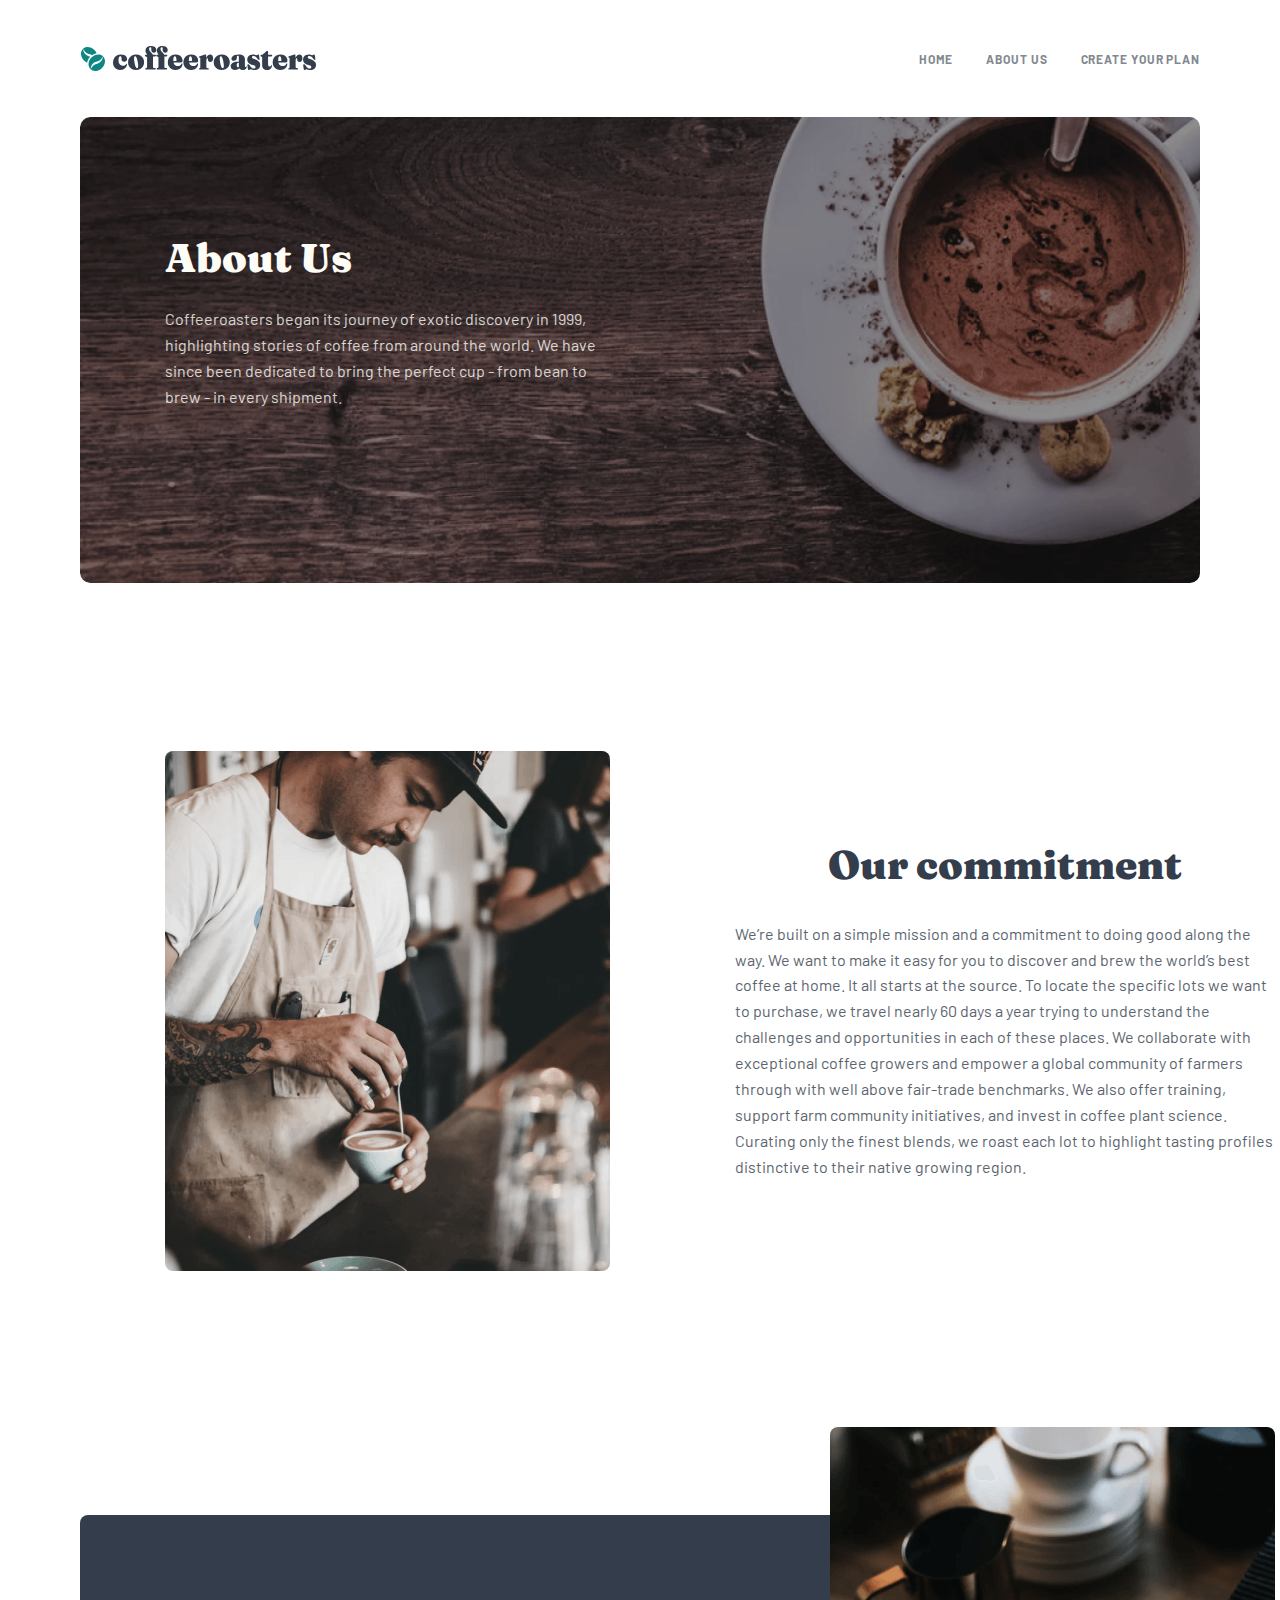
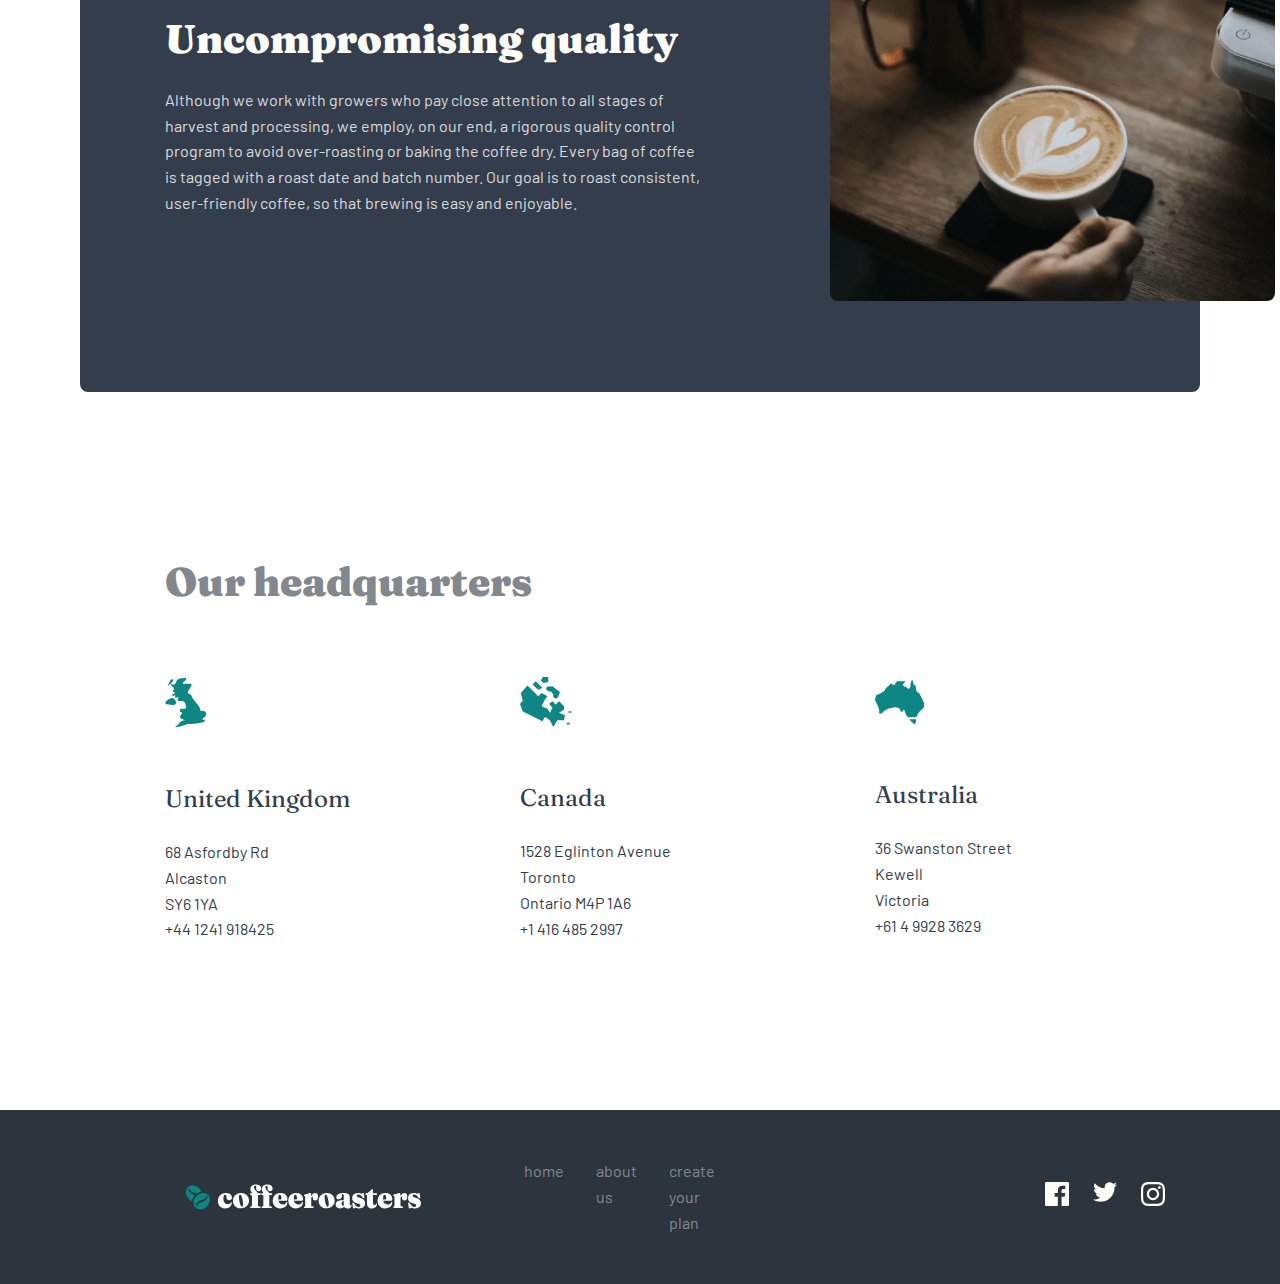
==== pages/about.html @ 033056c0 "added" ====
<!DOCTYPE html>
<html lang="en">
  <head>
    <title>About</title>
    <link rel="stylesheet" href="../css/normalize_minifity.css" />
    <link rel="stylesheet" href="../fonts/font.css" />
    <link rel="stylesheet" href="../css/main.css" />
  </head>
  <body>
    <!-- HEADER -->
    <header class="header">
      <div class="container header_container">
        <img class="main_logo" src="../images/svg/main_logo.svg" alt="logo" />
        <nav class="header_nav">
          <ul class="nav__list">
            <li class="nav__item">
              <a class="nav__link" href="../index.html">home</a>
            </li>
            <li class="nav__item">
              <a class="nav__link" href="">about us</a>
            </li>
            <li class="nav__item">
              <a class="nav__link" href="">create your plan</a>
            </li>
          </ul>
        </nav>
      </div>
    </header>
    <!-- MAIN -->
    <main class="main">
      <!-- HERO -->
      <section class="hero">
        <div class="container hero__container">
          <div class="about__block block">
            <h1 class="about__title title">About Us</h1>
            <p class="hero__subtitle subtitle">
              Coffeeroasters began its journey of exotic discovery in 1999,
              highlighting stories of coffee from around the world. We have
              since been dedicated to bring the perfect cup - from bean to brew
              - in every shipment.
            </p>
          </div>
        </div>
      </section>

      <!-- COMMITMENT -->
      <section class="commitment">
        <div class="container commitment__container">
          <img
            src="../images/png/commitment.png"
            alt="image"
            class="com__img"
            width="445"
            height="520"
            srcset="
              ../images/png/commitment.png    1x,
              ../images/png/commitment@2x.png 2x
            "
          />
          <div class="commitment__info">
            <h2 class="about_title commitment__title title">Our commitment</h2>
            <p class="subtitle about__subtitle commitment_subtitle">
              We’re built on a simple mission and a commitment to doing good
              along the way. We want to make it easy for you to discover and
              brew the world’s best coffee at home. It all starts at the source.
              To locate the specific lots we want to purchase, we travel nearly
              60 days a year trying to understand the challenges and
              opportunities in each of these places. We collaborate with
              exceptional coffee growers and empower a global community of
              farmers through with well above fair-trade benchmarks. We also
              offer training, support farm community initiatives, and invest in
              coffee plant science. Curating only the finest blends, we roast
              each lot to highlight tasting profiles distinctive to their native
              growing region.
            </p>
          </div>
        </div>
      </section>
      <!--QUALITY -->
      <section class="quality">
        <div class="container quality__container">
          <div class="quality__info">
            <h2 class="quality__title title about__title">
              Uncompromising quality
            </h2>
            <p class="quality__subtitle subtitle about__subtitle">
              Although we work with growers who pay close attention to all
              stages of harvest and processing, we employ, on our end, a
              rigorous quality control program to avoid over-roasting or baking
              the coffee dry. Every bag of coffee is tagged with a roast date
              and batch number. Our goal is to roast consistent, user-friendly
              coffee, so that brewing is easy and enjoyable.
            </p>
          </div>
          <img
            src="../images/png/quality.png"
            alt=""
            class="quality_img"
            width="445"
            height="474"
            srcset="
              ../images/png/quality.png    1x,
              ../images/png/quality@2x.png 2x
            "
          />
        </div>
      </section>
      <section class="country">
        <div class="container country__container">
          <h3 class="country__title title">Our headquarters</h3>
          <ul class="country__card">
            <li class="country__item">
              <img
                src="../images/svg/united_kingdom.svg"
                alt="UK"
                class="country__item-img"
              />
              <h2 class="country__item-title about__title title">
                United Kingdom
              </h2>
              <p class="country__item-subt">
                68 Asfordby Rd <br />
                Alcaston <br />
                SY6 1YA <br />
                +44 1241 918425
              </p>
            </li>
            <li class="country__item">
              <img
                src="../images/svg/canada.svg"
                alt="CANADA"
                class="country__item-img"
              />
              <h2 class="country__item-title about__title title">Canada</h2>
              <p class="country__item-subt">
                1528 Eglinton Avenue <br />
                Toronto <br />
                Ontario M4P 1A6 <br />
                +1 416 485 2997
              </p>
            </li>
            <li class="country__item">
              <img
                src="../images/svg/australia.svg"
                alt="UK"
                class="country__item-img"
              />
              <h2 class="country__item-title about__title title">Australia</h2>
              <p class="country__item-subt">
                36 Swanston Street<br />
                Kewell<br />
                Victoria<br />
                +61 4 9928 3629
              </p>
            </li>
          </ul>
        </div>
      </section>
    </main>
    <!-- FOOTER -->
    <footer class="footer">
      <div class="container footer__container">
        <img
          class="footer__logo"
          src="../images/svg/main_white_logo.svg"
          alt="logo"
        />

        <ul class="footer__list">
          <li class="footer__item">
            <a class="footer__link" href="../index.html">home</a>
          </li>
          <li class="footer__item">
            <a class="footer__link" href="../pages/about.html">about us</a>
          </li>
          <li class="footer__item">
            <a class="footer__link" href="">create your plan</a>
          </li>
        </ul>
        <ul class="footer__icon-list">
          <li class="footer__icon-item">
            <a class="footer__icon" href="">
              <svg
                width="24"
                height="24"
                viewBox="0 0 24 24"
                fill="none"
                xmlns="http://www.w3.org/2000/svg"
              >
                <path
                  d="M22.675 0H1.325C0.593 0 0 0.593 0 1.325V22.676C0 23.407 0.593 24 1.325 24H12.82V14.706H9.692V11.084H12.82V8.413C12.82 5.313 14.713 3.625 17.479 3.625C18.804 3.625 19.942 3.724 20.274 3.768V7.008L18.356 7.009C16.852 7.009 16.561 7.724 16.561 8.772V11.085H20.148L19.681 14.707H16.561V24H22.677C23.407 24 24 23.407 24 22.675V1.325C24 0.593 23.407 0 22.675 0Z"
                  fill="#FEFCF7"
                />
              </svg>
            </a>
          </li>
          <li class="footer__icon-item">
            <a class="footer__icon" href="">
              <svg
                width="24"
                height="20"
                viewBox="0 0 24 20"
                fill="none"
                xmlns="http://www.w3.org/2000/svg"
              >
                <path
                  d="M24 2.55705C23.117 2.94905 22.168 3.21305 21.172 3.33205C22.189 2.72305 22.97 1.75805 23.337 0.608047C22.386 1.17205 21.332 1.58205 20.21 1.80305C19.313 0.846047 18.032 0.248047 16.616 0.248047C13.437 0.248047 11.101 3.21405 11.819 6.29305C7.728 6.08805 4.1 4.12805 1.671 1.14905C0.381 3.36205 1.002 6.25705 3.194 7.72305C2.388 7.69705 1.628 7.47605 0.965 7.10705C0.911 9.38805 2.546 11.522 4.914 11.997C4.221 12.185 3.462 12.229 2.69 12.081C3.316 14.037 5.134 15.46 7.29 15.5C5.22 17.123 2.612 17.848 0 17.54C2.179 18.937 4.768 19.752 7.548 19.752C16.69 19.752 21.855 12.031 21.543 5.10605C22.505 4.41105 23.34 3.54405 24 2.55705Z"
                  fill="#FEFCF7"
                />
              </svg>
            </a>
          </li>
          <li class="footer__icon-item">
            <a class="footer__icon" href="">
              <svg
                width="24"
                height="24"
                viewBox="0 0 24 24"
                fill="none"
                xmlns="http://www.w3.org/2000/svg"
              >
                <path
                  fill-rule="evenodd"
                  clip-rule="evenodd"
                  d="M12 0C8.741 0 8.333 0.014 7.053 0.072C2.695 0.272 0.273 2.69 0.073 7.052C0.014 8.333 0 8.741 0 12C0 15.259 0.014 15.668 0.072 16.948C0.272 21.306 2.69 23.728 7.052 23.928C8.333 23.986 8.741 24 12 24C15.259 24 15.668 23.986 16.948 23.928C21.302 23.728 23.73 21.31 23.927 16.948C23.986 15.668 24 15.259 24 12C24 8.741 23.986 8.333 23.928 7.053C23.732 2.699 21.311 0.273 16.949 0.073C15.668 0.014 15.259 0 12 0ZM12 2.163C15.204 2.163 15.584 2.175 16.85 2.233C20.102 2.381 21.621 3.924 21.769 7.152C21.827 8.417 21.838 8.797 21.838 12.001C21.838 15.206 21.826 15.585 21.769 16.85C21.62 20.075 20.105 21.621 16.85 21.769C15.584 21.827 15.206 21.839 12 21.839C8.796 21.839 8.416 21.827 7.151 21.769C3.891 21.62 2.38 20.07 2.232 16.849C2.174 15.584 2.162 15.205 2.162 12C2.162 8.796 2.175 8.417 2.232 7.151C2.381 3.924 3.896 2.38 7.151 2.232C8.417 2.175 8.796 2.163 12 2.163ZM5.838 12C5.838 8.597 8.597 5.838 12 5.838C15.403 5.838 18.162 8.597 18.162 12C18.162 15.404 15.403 18.163 12 18.163C8.597 18.163 5.838 15.403 5.838 12ZM12 16C9.791 16 8 14.21 8 12C8 9.791 9.791 8 12 8C14.209 8 16 9.791 16 12C16 14.21 14.209 16 12 16ZM16.965 5.595C16.965 4.8 17.61 4.155 18.406 4.155C19.201 4.155 19.845 4.8 19.845 5.595C19.845 6.39 19.201 7.035 18.406 7.035C17.61 7.035 16.965 6.39 16.965 5.595Z"
                  fill="#FEFCF7"
                />
              </svg>
            </a>
          </li>
        </ul>
      </div>
    </footer>
  </body>
</html>
---- fonts/font.css ----
/* barlow-regular - latin */
@font-face {
  font-family: "Barlow";
  font-style: normal;
  font-weight: 400;
  src: local(""), url("../fonts/barlow-v12-latin-regular.woff2") format("woff2"),
    /* Chrome 26+, Opera 23+, Firefox 39+ */
      url("../fonts/barlow-v12-latin-regular.woff") format("woff"); /* Chrome 6+, Firefox 3.6+, IE 9+, Safari 5.1+ */
}
/* barlow-700 - latin */
@font-face {
  font-family: "Barlow";
  font-style: normal;
  font-weight: 700;
  src: local(""), url("../fonts/barlow-v12-latin-700.woff2") format("woff2"),
    /* Chrome 26+, Opera 23+, Firefox 39+ */
      url("../fonts/barlow-v12-latin-700.woff") format("woff"); /* Chrome 6+, Firefox 3.6+, IE 9+, Safari 5.1+ */
}
/* fraunces-regular - latin */
@font-face {
  font-family: "Fraunces";
  font-style: normal;
  font-weight: 400;
  src: local(""),
    url("../fonts/fraunces-v24-latin-regular.woff2") format("woff2"),
    /* Chrome 26+, Opera 23+, Firefox 39+ */
      url("../fonts/fraunces-v24-latin-regular.woff") format("woff"); /* Chrome 6+, Firefox 3.6+, IE 9+, Safari 5.1+ */
}
/* fraunces-900 - latin */
@font-face {
  font-family: "Fraunces";
  font-style: normal;
  font-weight: 900;
  src: local(""), url("../fonts/fraunces-v24-latin-900.woff2") format("woff2"),
    /* Chrome 26+, Opera 23+, Firefox 39+ */
      url("../fonts/fraunces-v24-latin-900.woff") format("woff"); /* Chrome 6+, Firefox 3.6+, IE 9+, Safari 5.1+ */
}
---- css/main.css ----
:root {
  /* COLORS */
  --main-color: #0e8784;
  --second-color: #333d4b;
  --pale-orange: #fdd6ba;
  --ligt-cream: #fefcf7;
  --grey: #83888f;

  /* BTN-COLOR */
  --main-btn-default: var(--main-color);
  --main-btn-hover: #66d2cf;
  --main__btn-disabled: #e2dedb;

  /* SELECTION COLOR */
  --selection-default: #f4f1eb;
  --selection-hover: var(--pale-orange);
  --selection-active: var(--main-color);

  /* FONT-SIZE */

  /*  BIG-TITLE */
  --big-title: 15rem;
  --big-title__line-height: 0.48;

  /* H1 font-size */
  --h1__font-size: 7.2rem;
  --h1__line-height: 1;

  /* H2 font-size */
  --h2__font-size: 4rem;
  --h2__line-height: 1.2;

  /* H3 font-size */
  --h3__font-size: 3.2rem;
  --h3__line-height: 1.12;

  /* H4 font-size */
  --h4__font-size: 2.4rem;
  --h4__line-height: 1.33;

  /* SUBTITLE__FONT-SIZE */
  --subtitle__font-size: 1.6rem;
  --subtitle__line-height: 1.62;

  /* FONT-WEIGHT */
  --main__font-weight: 400;
  --second__font-weight: 900;

  /* FONT-FAMILY */
  --title__font-family: "Fraunces", "Arial", sans-serif;
  --subtitle__font-family: "Barlow", "Arial", sans-serif;

  /* NAV */
  --nav_font-size: 1.2rem;
  --nav__line-height: 1.25;
  --nav__font-weight: 700;
}
*,
*::after,
*::before {
  margin: 0;
  padding: 0;
  box-sizing: border-box;
}
html {
  font-size: 62.5%;
  height: 100%;
}
body {
  font-size: var(--subtitle__font-size);
  line-height: var(--subtitle__line-height);
  font-family: var(--subtitle__font-family);
  font-weight: var(--main__font-weight);
  color: var(--second-color);
  display: flex;
  flex-direction: column;
  height: 100%;
}
.container {
  max-width: 144rem;
  width: 100%;
  margin-left: auto;
  margin-right: auto;
  padding-left: 8rem;
  padding-right: 8rem;
}
.main {
  flex-grow: 1;
}
a {
  text-decoration: none;
}
ul,
ol {
  list-style: none;
}
.block {
  padding: 11.7rem 8.5rem;
  background-repeat: no-repeat;
  background-size: cover;
  border-radius: 1rem;
}
.title {
  font-family: var(--title__font-family);
  font-weight: var(--second__font-weight);
  font-size: var(--h2__font-size);
  line-height: var(--h2__line-height);
  margin: 0;
  color: var(--ligt-cream);
}
.subtitle {
  font-weight: var(--main__font-weight);
  font-size: var(--subtitle__font-size);
  line-height: var(--subtitle__line-height);
  color: var(--ligt-cream);
  mix-blend-mode: normal;
  opacity: 0.8;
  width: 44.5rem;
}
.btn {
  width: 21.7rem;
  height: 5.6rem;
  display: flex;
  align-items: center;
  justify-content: center;
  color: white;
  background-color: var(--main-color);
  border: none;
  border-radius: 0.6rem;
  font-family: var(--title__font-family);
  font-weight: var(--second__font-weight);
  font-size: 1.8rem;
  line-height: 2.5rem;
}
.btn:hover {
  background-color: var(--main-btn-hover);
}
/* HEADER */
.header {
  padding: 4.5rem 0;
}
.header_container {
  display: flex;
  justify-content: space-between;
}
.nav__list {
  display: flex;
  gap: 3.3rem;
}
.nav__link {
  font-size: var(--nav_font-size);
  line-height: var(--nav__line-height);
  font-weight: var(--nav__font-weight);
  letter-spacing: 0.09rem;
  color: var(--grey);
  text-transform: uppercase;
}
.nav__link:hover {
  color: var(--second-color);
}
/* HERO */
.hero {
  margin-bottom: 13.6rem;
}

.hero__block {
  background-image: url("../images/png/hero.png");
}
.hero__title {
  font-weight: var(--second__font-weight);
  font-size: var(--h1__font-size);
  line-height: var(--h1__line-height);
  margin: 0;
  width: 49.3rem;
  margin-bottom: 3.2rem;
}
.hero__subtitle {
  margin-bottom: 5.6rem;
}
/* PRODUCT */
.product {
  padding: 12.6rem 0 0;
  margin-bottom: 18.8rem;
}
.product__container {
  position: relative;
  display: flex;
  flex-direction: column;
  text-align: center;
}

.product__title {
  margin: 0;
  padding: 0;
  z-index: -1;
  width: 107rem;
  position: absolute;
  font-size: 15rem;
  line-height: 7.2rem;
  font-family: "Fraunces", "Arial", sans-serif;
  font-weight: 900;
  text-align: center;
  left: 18.4rem;
  top: -4rem;
  background: linear-gradient(
    180deg,
    rgba(254, 252, 247, 0.0001) 0%,
    #fefcf7 100%
  );
  color: #83888f;
}
.product__list {
  display: grid;
  grid-template-columns: repeat(auto-fit, minmax(24rem, 1fr));
  gap: 3rem;
  justify-content: center;
  margin-bottom: 18rem;
}
.product__item {
  width: 25.6rem;
  text-align: center;
  margin: 0 auto;
}
.product__item-img {
  margin-bottom: 7.1rem;
}
.product__item-title {
  margin-bottom: 2.4rem;
  font-family: var(--h4__font-size);
  line-height: var(--h4__line-height);
  font-weight: var(--second__font-weight);
}
.product__item-subtitle {
  color: var(--second-color);
  font-size: var(--subtitle__font-size);
  line-height: var(--subtitle__line-height);
}
/* CARDS */

.cards__container {
  position: relative;
}
.cards__block {
  position: absolute;
  left: 8rem;
  top: -34.6rem;
  background-color: #2c343e;
  text-align: center;
  margin-top: 1.2rem;
  padding: 10rem 10rem 31.7rem 10rem;
  border-radius: 1rem;
  width: 128rem;
  z-index: -1;
}
.cards__title {
  margin-bottom: 3.2rem;
  font-size: var(--h2__font-size);
  line-height: var(--h2__line-height);
  color: white;
  font-family: var(--title__font-family);
}
.cards__subtitle {
  margin-left: auto;
  margin-right: auto;
  mix-blend-mode: normal;
  opacity: 0.8;
  width: 54rem;
}
.cards__list {
  display: grid;
  grid-template-columns: repeat(auto-fit, minmax(33rem, 1fr));
  column-gap: 3rem;
  row-gap: 2.4rem;
  padding: 0 8.5rem;
  margin-top: 34.6rem;
  margin-bottom: 20rem;
}
.cards__item {
  padding: 7.2rem 4.8rem 4.8rem;
  background-color: #0e8784;
  text-align: center;
  border-radius: 0.8rem;
}
.cards__item-title {
  font-family: var(--title__fonts);

  font-weight: var(--second__font-weight);
  font-size: var(--h4__font-size);
  line-height: var(--h4__line-height);
  color: white;
  margin-bottom: 2.4rem;
}
.cards__item-subtitle {
  color: white;
}
.cards__item-img {
  margin-bottom: 5.6rem;
}
.shipping {
  margin-top: 1.1rem;
  margin-bottom: 6.7rem;
}

/* WORSK */
.works__title {
  font-family: var(--title__fonts);
  font-weight: 900;
  font-size: var(--h4__font-size);
  line-height: var(--h4__line-height);
  color: var(--grey);
  margin-bottom: 8rem;
}
.icons {
  width: 82.2rem;
  display: flex;
  justify-content: space-between;
  align-items: center;
  margin-bottom: 8.2rem;
}
.circle {
  width: 3.1rem;
  height: 3.1rem;
  border-radius: 50%;
  border: 1px solid #0e8784;
}
.icons__line {
  display: inline-block;
  width: 36rem;
  height: 0.2rem;
  background-color: #fdd6ba;
  border: none;
}

.works__container {
  padding: 0 16.5rem;
}
.works__list {
  display: grid;
  column-gap: 9.5rem;
  margin-bottom: 6.4rem;
  grid-template-columns: repeat(auto-fit, minmax(25.5rem, 1fr));
}

.works__item-number {
  font-weight: 900;
  font-size: var(--h1__font-size);
  line-height: var(--h1__line-height);
  font-family: var(--title__font-family);
  color: var(--pale-orange);
  margin-bottom: 3.8rem;
}
.works__item-title {
  font-family: var(--title__fonts);
  font-weight: 900;
  font-size: var(--h3__font-size);
  line-height: var(--h3__line-height);
  color: var(--second-color);
  margin-bottom: 4.3rem;
}

.worsk__btn {
  margin-bottom: 20rem;
}

/* FOOTER */
.footer {
  background-color: #2c343e;
}
.footer__container {
  padding: 4.8rem 18.5rem;
  display: flex;
  align-items: center;
}
.footer__logo {
  margin-right: 10.3rem;
}
.footer__list {
  margin-right: 33rem;
  display: flex;
  column-gap: 3.2rem;
}
.footer__link {
  color: var(--grey);
}
.footer__link:hover {
  color: var(--ligt-cream);
}
.footer__icon-list {
  display: flex;
  column-gap: 2.4rem;
}
.footer__icon svg :hover {
  fill: var(--pale-orange);
}

/* ABOUT */
.about__block {
  background-image: url("../images/png/about_hero.png");
  margin-bottom: 16.8rem;
}
.about__title {
  font-weight: var(--second__font-weight);
  font-size: var(--h2__font-size);
  line-height: var(--h2__line-height);
  margin-bottom: 2.4rem;
}
.about__subtitle {
  color: var(--second-color);
}
.commitment__info {
  text-align: center;
}
.commitment__title {
  margin-bottom: 3.2rem;
  color: var(--second-color);
}
.commitment_subtitle {
  width: 54rem;
  height: 26rem;
  text-align: left;
}
.commitment__container {
  padding: 0 16.5rem;
  display: flex;
  justify-content: space-between;
  align-items: center;
  gap: 12.5rem;
  margin-bottom: 24.4rem;
}
.com__img {
  border-radius: 0.8rem;
}
/* QUALITY */
.quality__container {
  padding: 0 8rem;
  position: relative;
  margin-bottom: 16.8rem;
}
.quality__info {
  padding: 10rem 8.5rem 17.6rem;
  background-color: var(--second-color);
  border-radius: 0.8rem;
}
.quality__subtitle {
  color: white;
  width: 54rem;
}
.quality_img {
  position: absolute;
  left: 83rem;
  top: -8.8rem;
  border-radius: 0.8rem;
}

/* COUNTRY */
.country__container {
  padding: 0 16.5rem;
}
.country__title {
  font-weight: var(--second__font-weight);
  line-height: var(--h3__font-size);
  line-height: var(--h3__line-height);
  margin-bottom: 7.2rem;
  color: var(--grey);
}
.country__card {
  display: grid;
  grid-template-columns: repeat(auto-fit, minmax(22.3rem, 1fr));
  column-gap: 11.5rem;
  row-gap: 8.2rem;
  align-items: center;
  margin-bottom: 16.8rem;
}
.country__item {
  width: 22.3rem;
}
.country__item-img {
  margin-bottom: 4.8rem;
}
.country__item-title {
  font-weight: var(--second-color);
  font-size: var(--h4__font-size);
  line-height: var(--h4__line-height);
  color: var(--second-color);
  width: 100%;
}
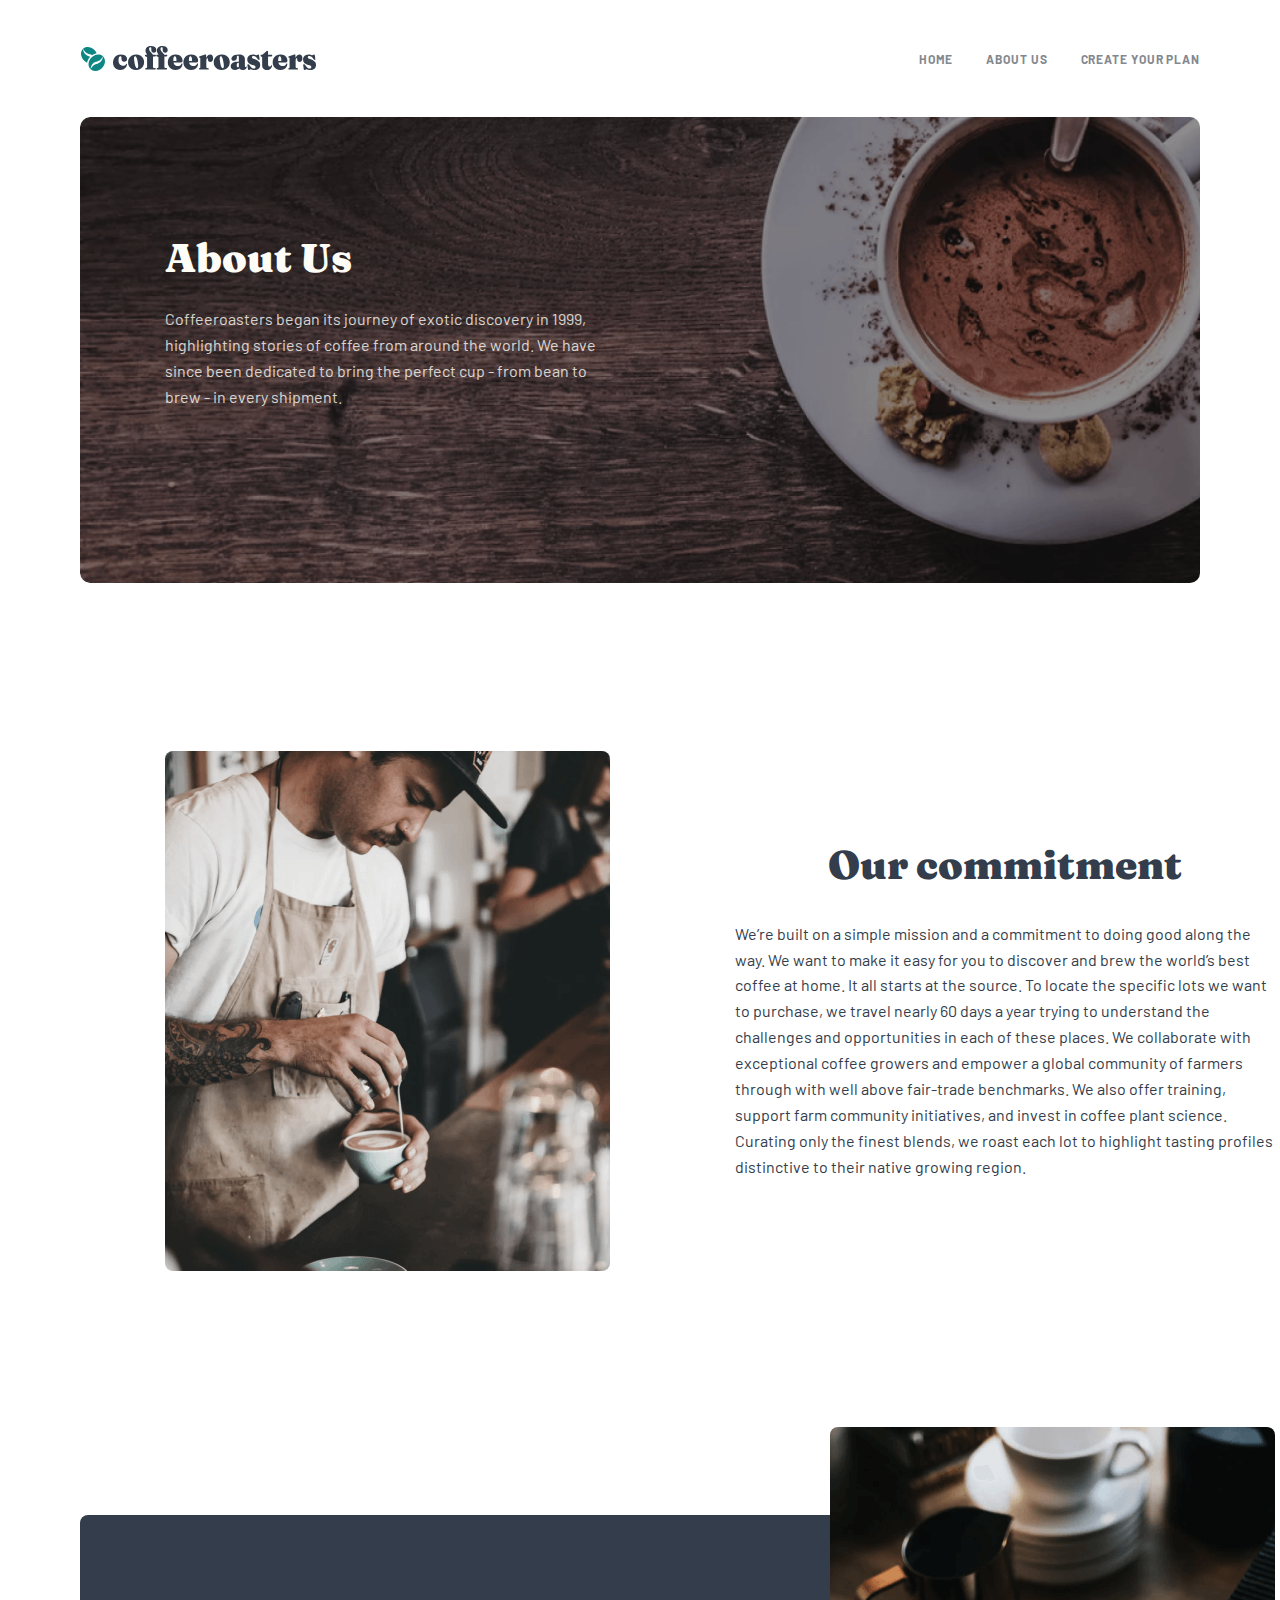
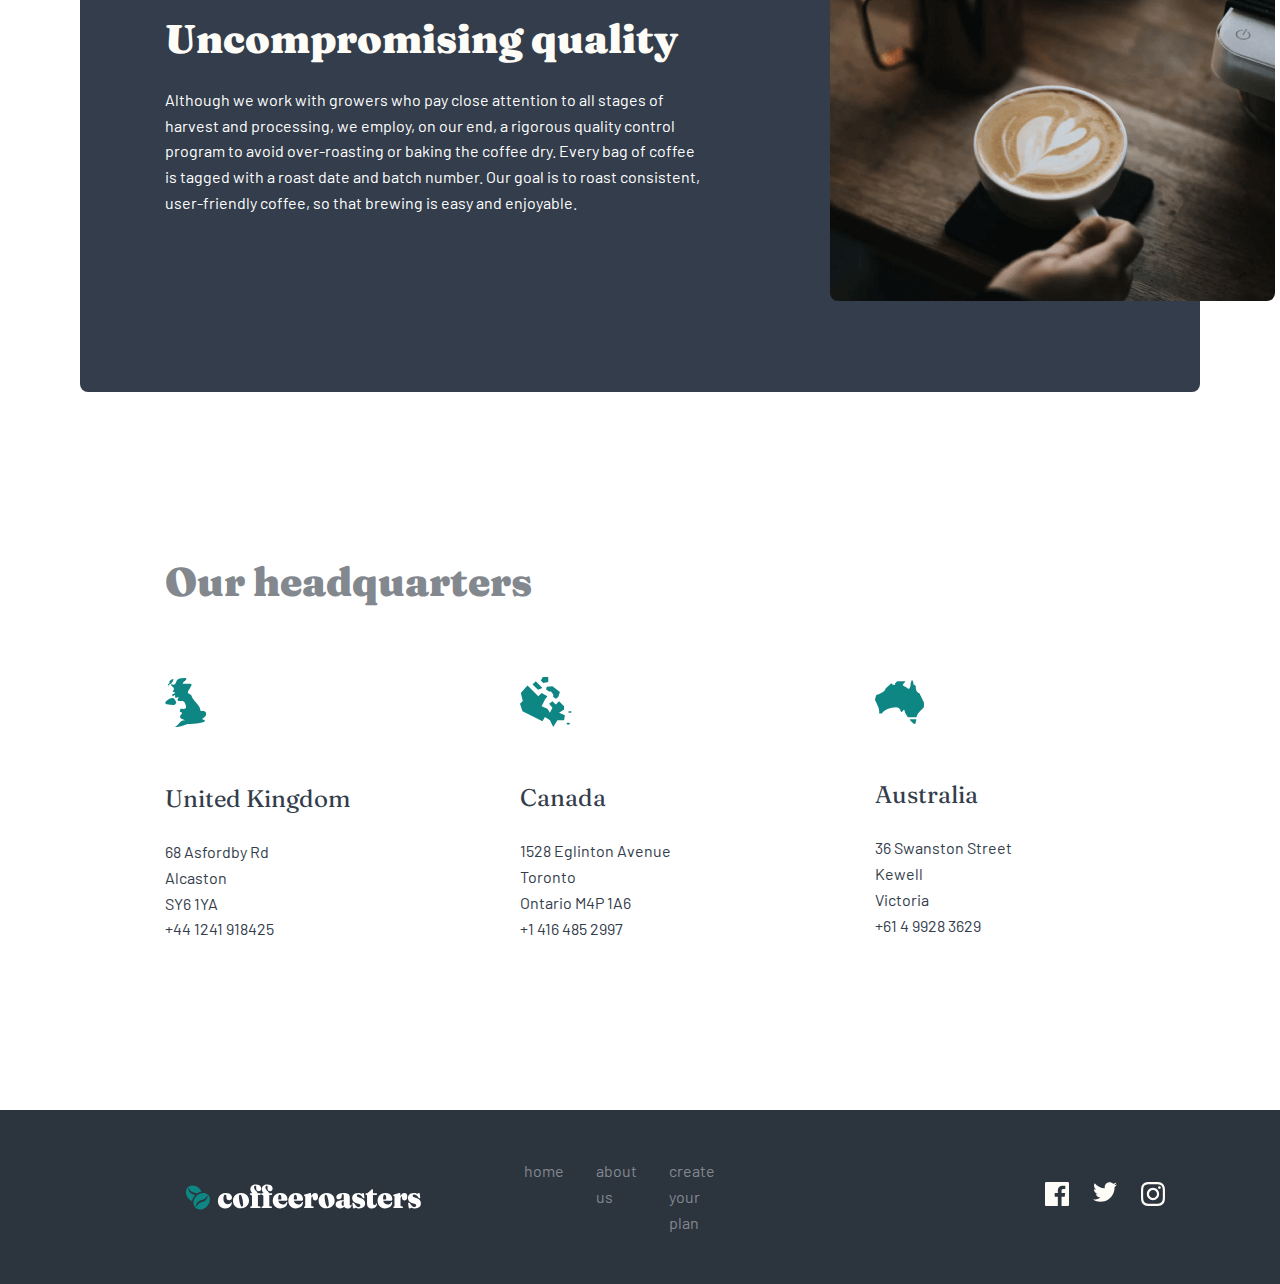
==== commit 7d97cbcf: "added" ====
--- a/pages/about.html
+++ b/pages/about.html
@@ -17,10 +17,12 @@
               <a class="nav__link" href="../index.html">home</a>
             </li>
             <li class="nav__item">
-              <a class="nav__link" href="">about us</a>
+              <a class="nav__link" href="../pages/about.html">about us</a>
             </li>
             <li class="nav__item">
-              <a class="nav__link" href="">create your plan</a>
+              <a class="nav__link" href="../pages/create_plan.html"
+                >create your plan</a
+              >
             </li>
           </ul>
         </nav>
@@ -174,7 +176,9 @@
             <a class="footer__link" href="../pages/about.html">about us</a>
           </li>
           <li class="footer__item">
-            <a class="footer__link" href="">create your plan</a>
+            <a class="footer__link" href="../pages/create_plan.html"
+              >create your plan</a
+            >
           </li>
         </ul>
         <ul class="footer__icon-list">
--- a/css/main.css
+++ b/css/main.css
@@ -112,10 +112,6 @@
   font-weight: var(--main__font-weight);
   font-size: var(--subtitle__font-size);
   line-height: var(--subtitle__line-height);
-  color: var(--ligt-cream);
-  mix-blend-mode: normal;
-  opacity: 0.8;
-  width: 44.5rem;
 }
 .btn {
   width: 21.7rem;
@@ -176,6 +172,10 @@
 }
 .hero__subtitle {
   margin-bottom: 5.6rem;
+  width: 45rem;
+  color: var(--ligt-cream);
+  mix-blend-mode: normal;
+  opacity: 0.8;
 }
 /* PRODUCT */
 .product {
@@ -350,7 +350,7 @@
   margin-bottom: 3.8rem;
 }
 .works__item-title {
-  font-family: var(--title__fonts);
+  font-family: var(--title__font-family);
   font-weight: 900;
   font-size: var(--h3__font-size);
   line-height: var(--h3__line-height);
@@ -484,3 +484,133 @@
   color: var(--second-color);
   width: 100%;
 }
+
+/* CREATE A PLAN */
+.plan__block {
+  background-image: url("../images/png/plan_hero.png");
+}
+.plan__title {
+  margin-bottom: 3.2rem;
+}
+.plan-works .container {
+  padding: 0 8rem;
+  margin-bottom: 15.9rem;
+}
+.plan-works__block {
+  background-color: #2c343e;
+  border-radius: 1rem;
+  padding: 9.1rem 8.5rem 10.7rem;
+}
+.plan-title {
+  color: var(--ligt-cream);
+}
+.plan-subt {
+  color: var(--ligt-cream);
+}
+.plan-list {
+  margin: 0;
+}
+
+/* CATEGORIES */
+.categories_container {
+  padding: 0 16.5rem;
+  display: flex;
+  justify-content: space-between;
+  margin-bottom: 16.8rem;
+}
+.category__item {
+  text-align: left;
+  width: 25.5rem;
+}
+.category__item-title {
+  color: var(--grey);
+  margin-bottom: 2.4rem;
+  font-size: var(--h4__font-size);
+  line-height: var(--h4__line-height);
+}
+.category__item-title:hover {
+  color: var(--second-color);
+  cursor: pointer;
+}
+.category__line {
+  width: 100%;
+  margin-bottom: 2.4rem;
+  color: var(--grey);
+  opacity: 0.25;
+}
+.number {
+  margin-right: 2.5rem;
+}
+
+.category__wraps {
+  width: 73rem;
+}
+.category__wrap {
+  margin-bottom: 8.8rem;
+}
+.category__wrap-title {
+  color: var(--grey);
+  margin-bottom: 5.6rem;
+}
+.category__cards {
+  display: grid;
+  grid-template-columns: repeat(auto-fit, minmax(21rem, 1fr));
+  column-gap: 1rem;
+  row-gap: 1.6rem;
+}
+.category__card {
+  padding: 3.2rem 2.8rem 8.4rem;
+  border-radius: 0.8rem;
+  background-color: var(--selection-default);
+}
+.category__card:hover {
+  background-color: var(--selection-hover);
+  cursor: pointer;
+}
+.category__card:active {
+  background-color: var(--selection-active);
+}
+.category__card:active .category__card-title {
+  color: white;
+}
+.category__card:active .category__card-subt {
+  color: white;
+}
+
+.category__card-title {
+  color: var(--second-color);
+  font-size: var(--h4__font-size);
+  line-height: var(--h4__line-height);
+  margin-bottom: 2.4rem;
+}
+.category__card-subt {
+  color: var(--second-color);
+  opacity: 1;
+}
+.category__card-one {
+  height: 20.8rem;
+  background-color: var(--second-color);
+  padding: 2.7rem 6.4rem;
+  margin-bottom: 4rem;
+}
+.card-one-subtitle {
+  color: var(--grey);
+  margin-bottom: 0.8rem;
+}
+.card-one-title {
+  font-size: var(--h4__font-size);
+  line-height: 4rem;
+}
+.btn__block {
+  width: 100%;
+  text-align: right;
+}
+.categroy__btn {
+  margin-left: auto;
+}
+.blue {
+  color: var(--main-color);
+}
+.blue:hover {
+  cursor: pointer;
+}
